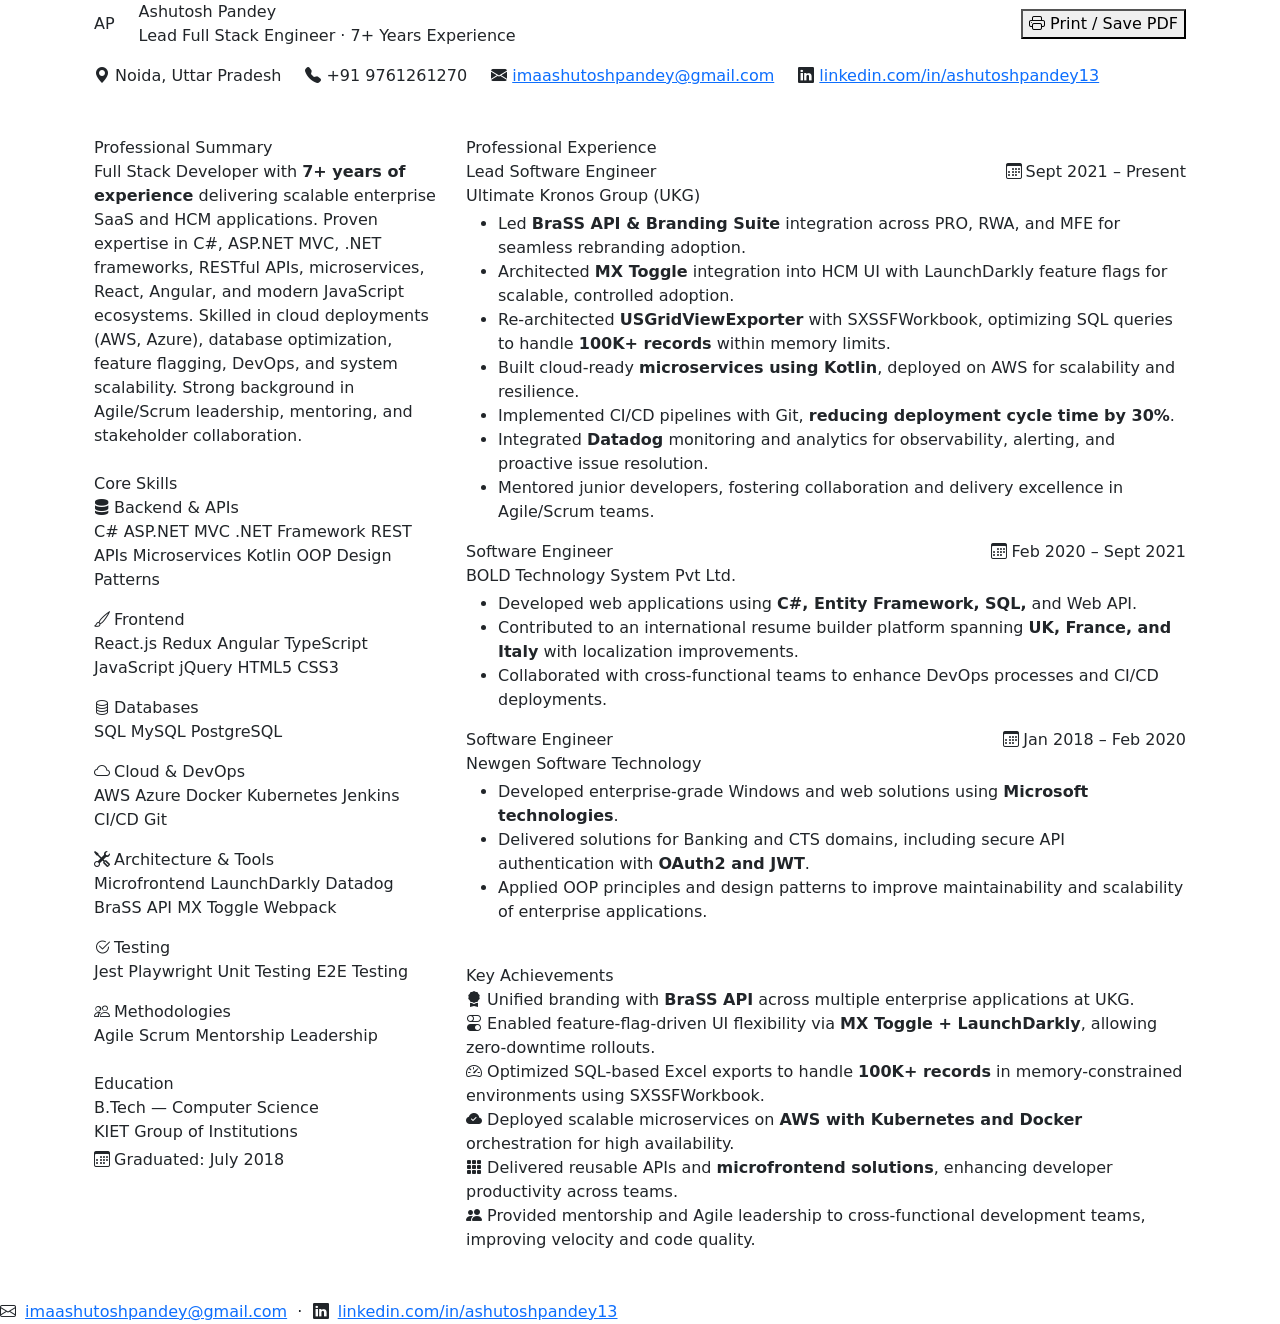
==== resume.html @ 5adf1c4f "Add files via upload" ====
<!DOCTYPE html>
<html lang="en">
<head>
    <meta charset="UTF-8">
    <meta name="viewport" content="width=device-width, initial-scale=1.0">
    <title>Ashutosh Pandey — Full Stack Engineer</title>
    <link href="https://cdn.jsdelivr.net/npm/bootstrap@5.3.3/dist/css/bootstrap.min.css" rel="stylesheet">
    <link href="https://cdn.jsdelivr.net/npm/bootstrap-icons@1.11.3/font/bootstrap-icons.css" rel="stylesheet">
    <link rel="stylesheet" href="stylesheets/resume.css">
</head>
<body>

    <!-- ── Hero ── -->
    <div class="resume-hero">
        <div class="container-xl px-4">
            <div class="d-flex align-items-center gap-4 mb-3 flex-wrap">
                <div class="avatar-circle">AP</div>
                <div>
                    <div class="resume-name">Ashutosh Pandey</div>
                    <div class="resume-title">Lead Full Stack Engineer · 7+ Years Experience</div>
                </div>
                <div class="ms-lg-auto mt-2 mt-lg-0">
                    <button class="print-btn" onclick="window.print()">
                        <i class="bi bi-printer"></i> Print / Save PDF
                    </button>
                </div>
            </div>
        </div>
    </div>

    <!-- ── Contact strip ── -->
    <div class="contact-strip">
        <div class="container-xl px-4">
            <div class="d-flex flex-wrap gap-3 gap-md-4">
                <div class="contact-item"><i class="bi bi-geo-alt-fill"></i> Noida, Uttar Pradesh</div>
                <div class="contact-item"><i class="bi bi-telephone-fill"></i> +91 9761261270</div>
                <div class="contact-item">
                    <i class="bi bi-envelope-fill"></i>
                    <a href="mailto:imaashutoshpandey@gmail.com">imaashutoshpandey@gmail.com</a>
                </div>
                <div class="contact-item">
                    <i class="bi bi-linkedin"></i>
                    <a href="https://www.linkedin.com/in/ashutoshpandey13/" target="_blank">linkedin.com/in/ashutoshpandey13</a>
                </div>
            </div>
        </div>
    </div>

    <!-- ── Body ── -->
    <div class="container-xl px-4 py-5">
        <div class="row g-4">

            <!-- ── Left column ── -->
            <div class="col-12 col-lg-4 d-flex flex-column gap-4">

                <!-- Professional Summary -->
                <div class="resume-card">
                    <div class="section-label">Professional Summary</div>
                    <p class="summary-text mb-0">
                        Full Stack Developer with <strong>7+ years of experience</strong> delivering scalable enterprise SaaS and HCM applications. Proven expertise in C#, ASP.NET MVC, .NET frameworks, RESTful APIs, microservices, React, Angular, and modern JavaScript ecosystems. Skilled in cloud deployments (AWS, Azure), database optimization, feature flagging, DevOps, and system scalability. Strong background in Agile/Scrum leadership, mentoring, and stakeholder collaboration.
                    </p>
                </div>

                <!-- Skills -->
                <div class="resume-card">
                    <div class="section-label">Core Skills</div>

                    <div class="mb-3">
                        <div class="skill-group-label"><i class="bi bi-server me-1"></i>Backend & APIs</div>
                        <span class="skill-pill">C#</span>
                        <span class="skill-pill">ASP.NET MVC</span>
                        <span class="skill-pill">.NET Framework</span>
                        <span class="skill-pill">REST APIs</span>
                        <span class="skill-pill">Microservices</span>
                        <span class="skill-pill">Kotlin</span>
                        <span class="skill-pill">OOP</span>
                        <span class="skill-pill">Design Patterns</span>
                    </div>

                    <div class="mb-3">
                        <div class="skill-group-label"><i class="bi bi-brush me-1"></i>Frontend</div>
                        <span class="skill-pill green">React.js</span>
                        <span class="skill-pill green">Redux</span>
                        <span class="skill-pill green">Angular</span>
                        <span class="skill-pill green">TypeScript</span>
                        <span class="skill-pill green">JavaScript</span>
                        <span class="skill-pill green">jQuery</span>
                        <span class="skill-pill green">HTML5</span>
                        <span class="skill-pill green">CSS3</span>
                    </div>

                    <div class="mb-3">
                        <div class="skill-group-label"><i class="bi bi-database me-1"></i>Databases</div>
                        <span class="skill-pill purple">SQL</span>
                        <span class="skill-pill purple">MySQL</span>
                        <span class="skill-pill purple">PostgreSQL</span>
                    </div>

                    <div class="mb-3">
                        <div class="skill-group-label"><i class="bi bi-cloud me-1"></i>Cloud & DevOps</div>
                        <span class="skill-pill orange">AWS</span>
                        <span class="skill-pill orange">Azure</span>
                        <span class="skill-pill orange">Docker</span>
                        <span class="skill-pill orange">Kubernetes</span>
                        <span class="skill-pill orange">Jenkins</span>
                        <span class="skill-pill orange">CI/CD</span>
                        <span class="skill-pill orange">Git</span>
                    </div>

                    <div class="mb-3">
                        <div class="skill-group-label"><i class="bi bi-tools me-1"></i>Architecture & Tools</div>
                        <span class="skill-pill teal">Microfrontend</span>
                        <span class="skill-pill teal">LaunchDarkly</span>
                        <span class="skill-pill teal">Datadog</span>
                        <span class="skill-pill teal">BraSS API</span>
                        <span class="skill-pill teal">MX Toggle</span>
                        <span class="skill-pill teal">Webpack</span>
                    </div>

                    <div class="mb-3">
                        <div class="skill-group-label"><i class="bi bi-check2-circle me-1"></i>Testing</div>
                        <span class="skill-pill slate">Jest</span>
                        <span class="skill-pill slate">Playwright</span>
                        <span class="skill-pill slate">Unit Testing</span>
                        <span class="skill-pill slate">E2E Testing</span>
                    </div>

                    <div>
                        <div class="skill-group-label"><i class="bi bi-people me-1"></i>Methodologies</div>
                        <span class="skill-pill slate">Agile</span>
                        <span class="skill-pill slate">Scrum</span>
                        <span class="skill-pill slate">Mentorship</span>
                        <span class="skill-pill slate">Leadership</span>
                    </div>
                </div>

                <!-- Education -->
                <div class="resume-card">
                    <div class="section-label">Education</div>
                    <div class="edu-degree">B.Tech — Computer Science</div>
                    <div class="edu-school">KIET Group of Institutions</div>
                    <div class="edu-year mt-1"><i class="bi bi-calendar3 me-1"></i>Graduated: July 2018</div>
                </div>

            </div>

            <!-- ── Right column ── -->
            <div class="col-12 col-lg-8 d-flex flex-column gap-4">

                <!-- Experience -->
                <div class="resume-card">
                    <div class="section-label">Professional Experience</div>

                    <!-- UKG -->
                    <div class="exp-item">
                        <div class="exp-dot"></div>
                        <div class="d-flex flex-wrap justify-content-between align-items-start gap-2 mb-1">
                            <div>
                                <div class="exp-role">Lead Software Engineer</div>
                                <div class="exp-company">Ultimate Kronos Group (UKG)</div>
                            </div>
                            <span class="exp-period"><i class="bi bi-calendar3 me-1"></i>Sept 2021 – Present</span>
                        </div>
                        <ul class="exp-bullets">
                            <li>Led <strong>BraSS API & Branding Suite</strong> integration across PRO, RWA, and MFE for seamless rebranding adoption.</li>
                            <li>Architected <strong>MX Toggle</strong> integration into HCM UI with LaunchDarkly feature flags for scalable, controlled adoption.</li>
                            <li>Re-architected <strong>USGridViewExporter</strong> with SXSSFWorkbook, optimizing SQL queries to handle <strong>100K+ records</strong> within memory limits.</li>
                            <li>Built cloud-ready <strong>microservices using Kotlin</strong>, deployed on AWS for scalability and resilience.</li>
                            <li>Implemented CI/CD pipelines with Git, <strong>reducing deployment cycle time by 30%</strong>.</li>
                            <li>Integrated <strong>Datadog</strong> monitoring and analytics for observability, alerting, and proactive issue resolution.</li>
                            <li>Mentored junior developers, fostering collaboration and delivery excellence in Agile/Scrum teams.</li>
                        </ul>
                    </div>

                    <!-- BOLD -->
                    <div class="exp-item">
                        <div class="exp-dot"></div>
                        <div class="d-flex flex-wrap justify-content-between align-items-start gap-2 mb-1">
                            <div>
                                <div class="exp-role">Software Engineer</div>
                                <div class="exp-company">BOLD Technology System Pvt Ltd.</div>
                            </div>
                            <span class="exp-period"><i class="bi bi-calendar3 me-1"></i>Feb 2020 – Sept 2021</span>
                        </div>
                        <ul class="exp-bullets">
                            <li>Developed web applications using <strong>C#, Entity Framework, SQL,</strong> and Web API.</li>
                            <li>Contributed to an international resume builder platform spanning <strong>UK, France, and Italy</strong> with localization improvements.</li>
                            <li>Collaborated with cross-functional teams to enhance DevOps processes and CI/CD deployments.</li>
                        </ul>
                    </div>

                    <!-- Newgen -->
                    <div class="exp-item">
                        <div class="exp-dot"></div>
                        <div class="d-flex flex-wrap justify-content-between align-items-start gap-2 mb-1">
                            <div>
                                <div class="exp-role">Software Engineer</div>
                                <div class="exp-company">Newgen Software Technology</div>
                            </div>
                            <span class="exp-period"><i class="bi bi-calendar3 me-1"></i>Jan 2018 – Feb 2020</span>
                        </div>
                        <ul class="exp-bullets">
                            <li>Developed enterprise-grade Windows and web solutions using <strong>Microsoft technologies</strong>.</li>
                            <li>Delivered solutions for Banking and CTS domains, including secure API authentication with <strong>OAuth2 and JWT</strong>.</li>
                            <li>Applied OOP principles and design patterns to improve maintainability and scalability of enterprise applications.</li>
                        </ul>
                    </div>
                </div>

                <!-- Achievements -->
                <div class="resume-card">
                    <div class="section-label">Key Achievements</div>
                    <div class="achievement-item">
                        <i class="bi bi-award-fill ach-icon"></i>
                        <span>Unified branding with <strong>BraSS API</strong> across multiple enterprise applications at UKG.</span>
                    </div>
                    <div class="achievement-item">
                        <i class="bi bi-toggles ach-icon"></i>
                        <span>Enabled feature-flag-driven UI flexibility via <strong>MX Toggle + LaunchDarkly</strong>, allowing zero-downtime rollouts.</span>
                    </div>
                    <div class="achievement-item">
                        <i class="bi bi-speedometer2 ach-icon"></i>
                        <span>Optimized SQL-based Excel exports to handle <strong>100K+ records</strong> in memory-constrained environments using SXSSFWorkbook.</span>
                    </div>
                    <div class="achievement-item">
                        <i class="bi bi-cloud-check-fill ach-icon"></i>
                        <span>Deployed scalable microservices on <strong>AWS with Kubernetes and Docker</strong> orchestration for high availability.</span>
                    </div>
                    <div class="achievement-item">
                        <i class="bi bi-grid-3x3-gap-fill ach-icon"></i>
                        <span>Delivered reusable APIs and <strong>microfrontend solutions</strong>, enhancing developer productivity across teams.</span>
                    </div>
                    <div class="achievement-item">
                        <i class="bi bi-people-fill ach-icon"></i>
                        <span>Provided mentorship and Agile leadership to cross-functional development teams, improving velocity and code quality.</span>
                    </div>
                </div>

            </div>
        </div>
    </div>

    <div class="resume-footer">
        <i class="bi bi-envelope me-1"></i>
        <a href="mailto:imaashutoshpandey@gmail.com">imaashutoshpandey@gmail.com</a>
        &nbsp;·&nbsp;
        <i class="bi bi-linkedin me-1"></i>
        <a href="https://www.linkedin.com/in/ashutoshpandey13/" target="_blank">linkedin.com/in/ashutoshpandey13</a>
    </div>

    <script src="https://cdn.jsdelivr.net/npm/bootstrap@5.3.3/dist/js/bootstrap.bundle.min.js"></script>
</body>
</html>
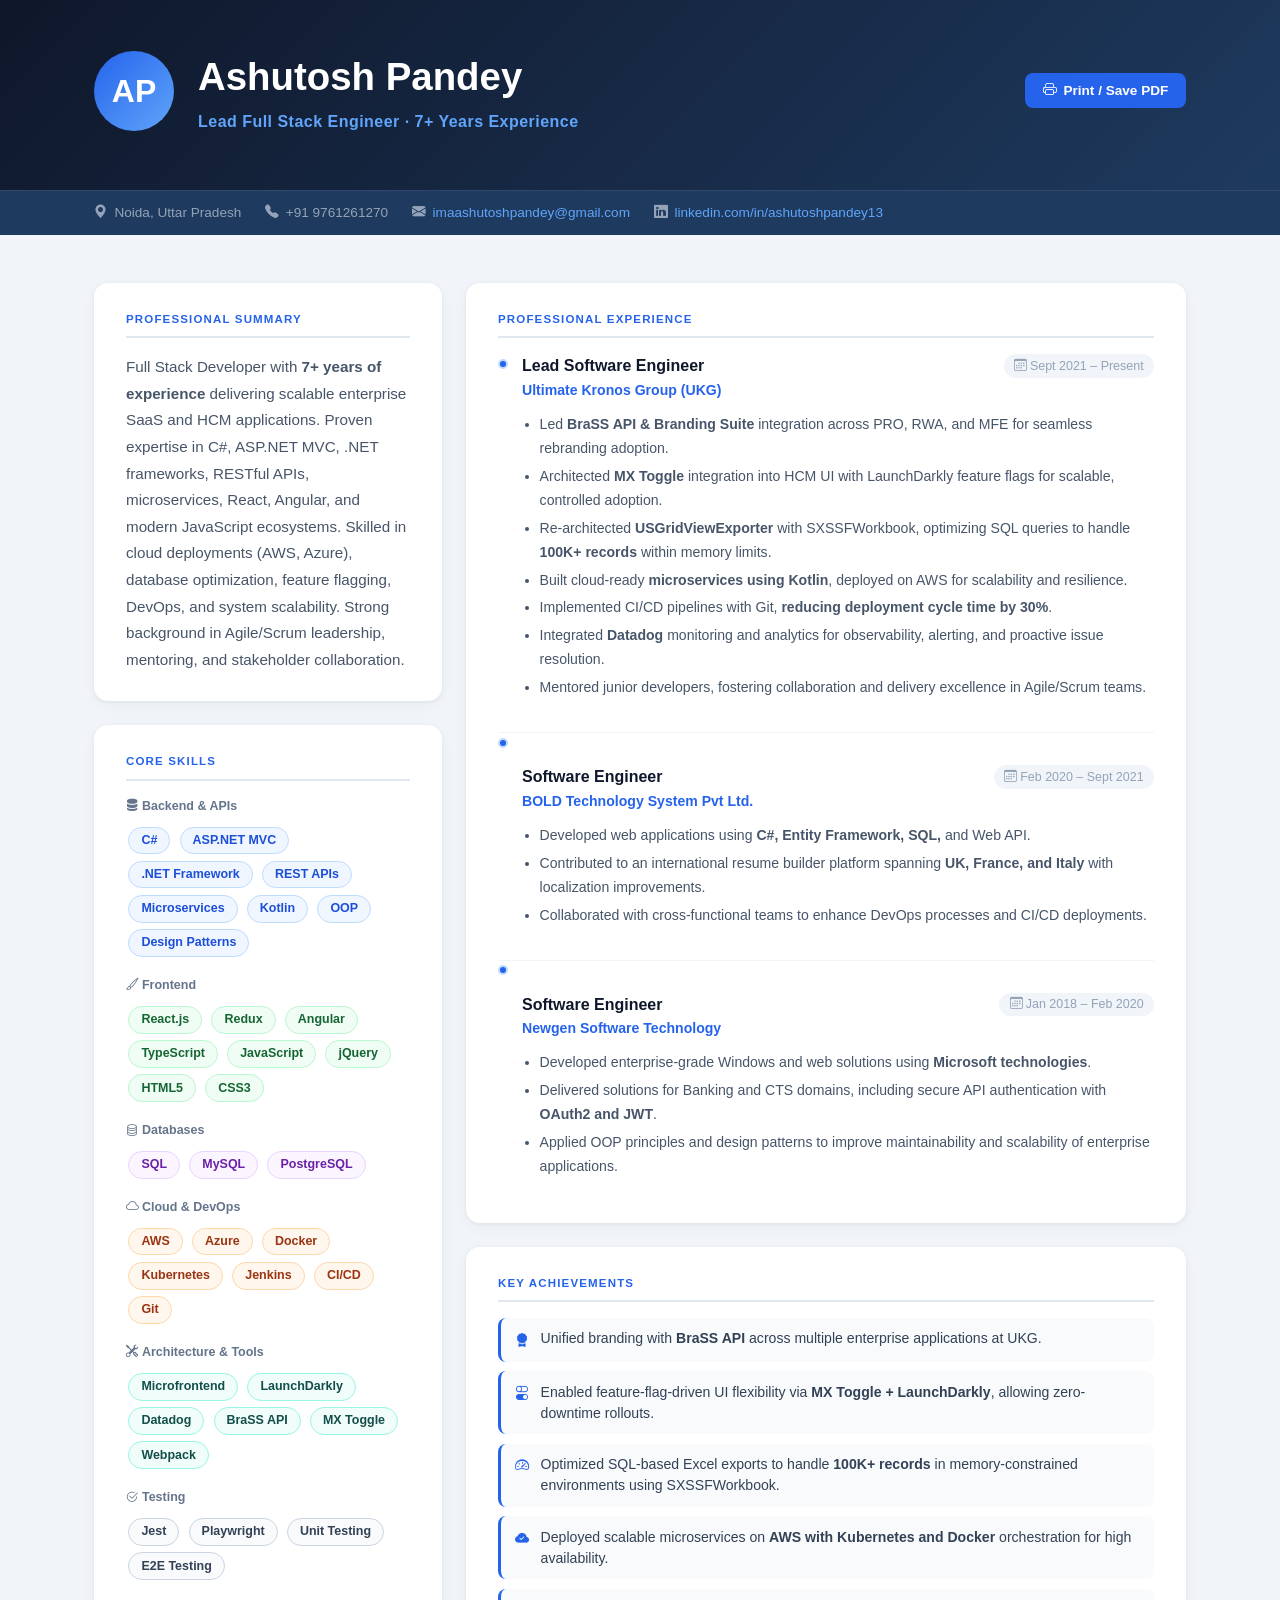
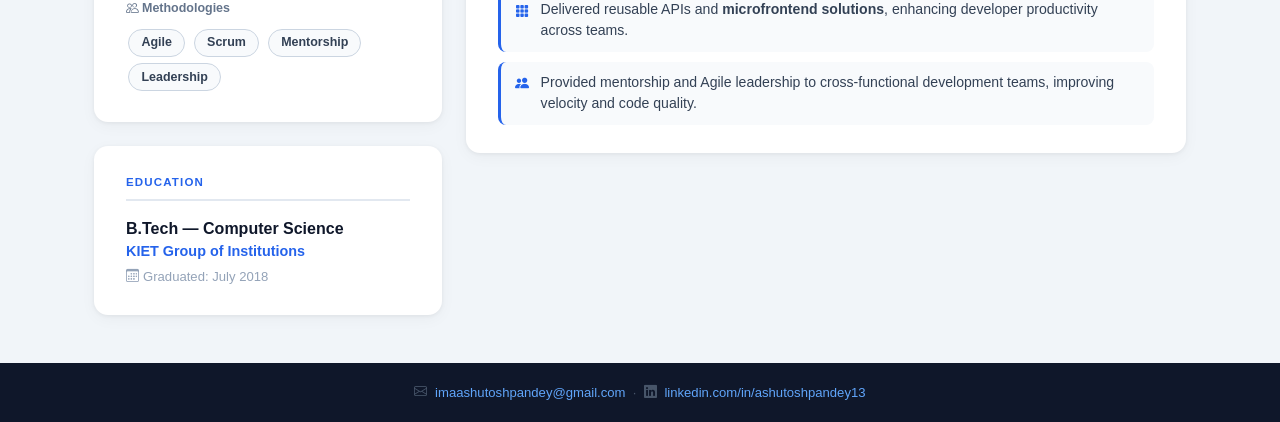
==== commit ee4860c7: "Update resume.html" ====
--- a/resume.html
+++ b/resume.html
@@ -3,6 +3,7 @@
 <head>
     <meta charset="UTF-8">
     <meta name="viewport" content="width=device-width, initial-scale=1.0">
+     <link rel="icon" href="data:image/svg+xml,<svg xmlns=%22http://www.w3.org/2000/svg%22 viewBox=%220 0 100 100%22><text y=%22.9em%22 font-size=%2290%22>🤖</text></svg>">
     <title>Ashutosh Pandey — Full Stack Engineer</title>
     <link href="https://cdn.jsdelivr.net/npm/bootstrap@5.3.3/dist/css/bootstrap.min.css" rel="stylesheet">
     <link href="https://cdn.jsdelivr.net/npm/bootstrap-icons@1.11.3/font/bootstrap-icons.css" rel="stylesheet">
--- a/stylesheets/resume.css
+++ b/stylesheets/resume.css
@@ -0,0 +1,123 @@
+/* ── Resume Page ── */
+
+body { background: #f1f5f9; font-family: 'Segoe UI', Arial, sans-serif; }
+
+/* ── Hero header ── */
+.resume-hero {
+    background: linear-gradient(135deg, #0f172a 0%, #1e3a5f 100%);
+    padding: 3rem 0 2.5rem;
+    color: #fff;
+}
+.avatar-circle {
+    width: 80px; height: 80px;
+    background: linear-gradient(135deg, #2563eb, #60a5fa);
+    border-radius: 50%;
+    display: flex; align-items: center; justify-content: center;
+    font-size: 2rem; font-weight: 800; color: #fff;
+    flex-shrink: 0;
+}
+.resume-name { font-size: clamp(1.6rem, 4vw, 2.4rem); font-weight: 800; margin-bottom: 0.25rem; }
+.resume-title { color: #60a5fa; font-size: 1rem; font-weight: 600; letter-spacing: .03em; }
+
+.contact-strip {
+    background: #1e3a5f;
+    border-top: 1px solid rgba(255,255,255,.08);
+    padding: .75rem 0;
+    font-size: .85rem;
+    color: #94a3b8;
+}
+.contact-strip a { color: #60a5fa; text-decoration: none; }
+.contact-strip .contact-item { display: flex; align-items: center; gap: .4rem; }
+
+/* ── Print button ── */
+.print-btn {
+    background: #2563eb; color: #fff; border: none;
+    padding: .45rem 1.1rem; border-radius: 8px; font-size: .85rem;
+    font-weight: 600; cursor: pointer; display: inline-flex; align-items: center; gap: .4rem;
+    text-decoration: none;
+    transition: background .2s;
+}
+.print-btn:hover { background: #1d4ed8; color: #fff; }
+
+/* ── Section cards ── */
+.resume-card {
+    background: #fff;
+    border-radius: 14px;
+    padding: 1.75rem 2rem;
+    box-shadow: 0 1px 4px rgba(0,0,0,.06), 0 4px 16px rgba(0,0,0,.04);
+}
+
+.section-label {
+    font-size: .72rem; font-weight: 700; letter-spacing: .1em;
+    text-transform: uppercase; color: #2563eb;
+    margin-bottom: 1rem; padding-bottom: .5rem;
+    border-bottom: 2px solid #e2e8f0;
+}
+
+/* ── Summary ── */
+.summary-text { color: #475569; line-height: 1.75; font-size: .95rem; }
+
+/* ── Skills ── */
+.skill-group-label { font-size: .78rem; font-weight: 700; color: #64748b; margin-bottom: .5rem; }
+.skill-pill {
+    display: inline-block;
+    background: #eff6ff; color: #1d4ed8;
+    border: 1px solid #bfdbfe;
+    border-radius: 20px; padding: .22rem .75rem;
+    font-size: .78rem; font-weight: 600; margin: .2rem .15rem;
+}
+.skill-pill.green  { background: #f0fdf4; color: #166534; border-color: #bbf7d0; }
+.skill-pill.purple { background: #faf5ff; color: #6b21a8; border-color: #e9d5ff; }
+.skill-pill.orange { background: #fff7ed; color: #9a3412; border-color: #fed7aa; }
+.skill-pill.teal   { background: #f0fdfa; color: #134e4a; border-color: #99f6e4; }
+.skill-pill.slate  { background: #f8fafc; color: #334155; border-color: #cbd5e1; }
+
+/* ── Experience timeline ── */
+.exp-item { position: relative; padding-left: 1.5rem; }
+.exp-item + .exp-item { margin-top: 2rem; padding-top: 2rem; border-top: 1px solid #f1f5f9; }
+.exp-dot {
+    position: absolute; left: 0; top: .3rem;
+    width: 10px; height: 10px; border-radius: 50%;
+    background: #2563eb; border: 2px solid #bfdbfe;
+}
+.exp-role { font-size: 1rem; font-weight: 700; color: #0f172a; margin-bottom: .1rem; }
+.exp-company { font-size: .88rem; font-weight: 600; color: #2563eb; }
+.exp-period {
+    font-size: .78rem; color: #94a3b8; font-weight: 500;
+    background: #f1f5f9; border-radius: 20px; padding: .15rem .65rem;
+    display: inline-block;
+}
+.exp-bullets { color: #475569; font-size: .88rem; line-height: 1.7; margin-top: .75rem; padding-left: 1.1rem; }
+.exp-bullets li { margin-bottom: .25rem; }
+
+/* ── Education ── */
+.edu-degree { font-size: 1rem; font-weight: 700; color: #0f172a; }
+.edu-school { color: #2563eb; font-weight: 600; font-size: .9rem; }
+.edu-year { color: #94a3b8; font-size: .82rem; }
+
+/* ── Achievements ── */
+.achievement-item {
+    display: flex; gap: .75rem; align-items: flex-start;
+    padding: .65rem .85rem; border-radius: 8px;
+    background: #f8fafc; border-left: 3px solid #2563eb;
+    font-size: .88rem; color: #334155; line-height: 1.5;
+}
+.achievement-item + .achievement-item { margin-top: .6rem; }
+.ach-icon { color: #2563eb; flex-shrink: 0; margin-top: .1rem; }
+
+/* ── Footer strip ── */
+.resume-footer {
+    background: #0f172a; color: #475569;
+    text-align: center; font-size: .82rem; padding: 1.25rem;
+}
+.resume-footer a { color: #60a5fa; text-decoration: none; }
+
+/* ── Print styles ── */
+@media print {
+    body { background: #fff !important; }
+    .resume-hero { background: #0f172a !important; -webkit-print-color-adjust: exact; print-color-adjust: exact; }
+    .contact-strip { background: #1e3a5f !important; -webkit-print-color-adjust: exact; print-color-adjust: exact; }
+    .print-btn, .resume-footer { display: none !important; }
+    .resume-card { box-shadow: none !important; border: 1px solid #e2e8f0; }
+    .container-xl { max-width: 100% !important; }
+}
